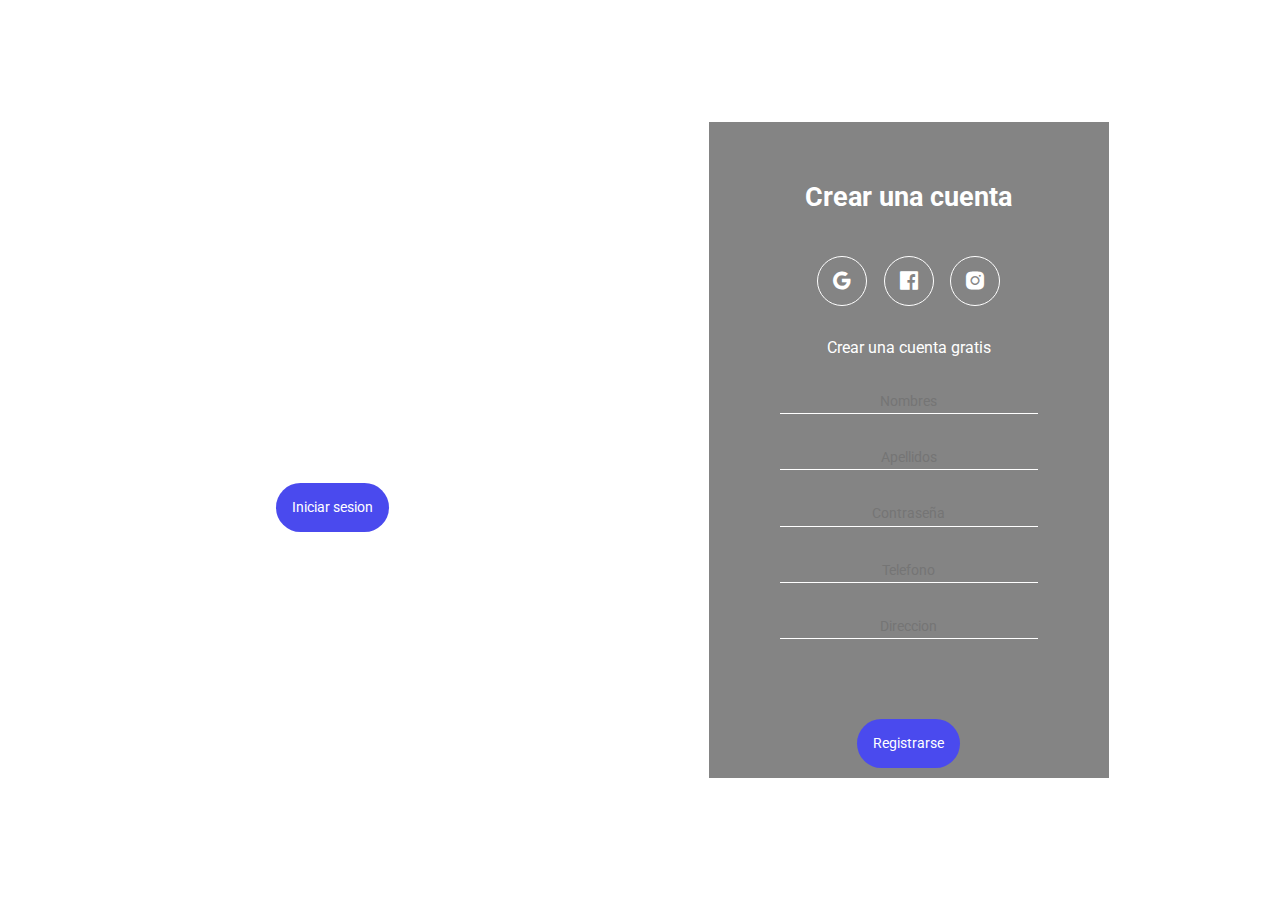
==== login/index.html @ a9393c7e "primer commit 1" ====
<!DOCTYPE html>
<html lang="en">
<head>
    <meta charset="UTF-8">
    <meta http-equiv="X-UA-Compatible" content="IE=edge">
    <meta name="viewport" content="width=device-width, initial-scale=1.0">
    <link rel="stylesheet" href="style.css">
    <link rel="preconnect" href="https://fonts.googleapis.com">
    <link rel="preconnect" href="https://fonts.gstatic.com" crossorigin>
    <link href="https://fonts.googleapis.com/css2?family=Roboto:wght@400,700&display=swap" rel="stylesheet">
    <link href='https://unpkg.com/boxicons@2.1.1/css/boxicons.min.css' rel="stylesheet">
    <title>LOGIN DOBLE</title>
</head>
<body>
    <div class="container-form sign-up">
        <div class="welcome-back">
            <div class="message">
                <h2>Bienvenido</h2>
                <p>Si ya tienes una cuenta porfavor inicia sesion aqui</p>
                <button class="sign-up-btn">Iniciar sesion</button>
            </div>
        </div>
        <form method = "POST" class="formulario" action ="./registrarusuario.php">
            <h2 class="create-account">Crear una cuenta</h2>
            <div class="iconos">
                <div class="border-icon">
                    <i class='bx bxl-google'></i>
                </div>
                <div class="border-icon">
                    <i class='bx bxl-facebook-square'></i>
                </div>
                <div class="border-icon">
                    <i class='bx bxl-instagram-alt'></i>
                </div>
            </div>
            <p class="cuenta-gratis">Crear una cuenta gratis</p>
            <input type="text" name = "nombre"placeholder="Nombres">
            <input type="text" name="apellido"placeholder="Apellidos">
         
            <input type="password" name = "contrasena" placeholder="Contraseña">
            <input type="text"  name="telefono" placeholder="Telefono">
            <input type="contraseña" name = "direccion" placeholder="Direccion">
            <div class="message">
            <button class="sign-up-btn" type="submit"name="registro" value="Registrarse">Registrarse</button>
          </div>
        </form>
    </div>
    <div class="container-form sign-in">
        <form class="formulario" method="POST" action = "./ingresar.php">
            <h2 class="create-account">Iniciar Sesion</h2>
    
            <div class="iconos">
                <div class="border-icon">
                    <i class='bx bxl-google'></i>
                </div>
                <div class="border-icon">
                    <i class='bx bxl-facebook-square'></i>
                </div>
                <div class="border-icon">
                    <i class='bx bxl-instagram-alt'></i>
                </div>
            </div>
            <p class="cuenta-gratis">¿Aun no tienes una cuenta?</p>
            <input type="text" name="nombre" id="nombre" placeholder="Nombres">

            <input type="password"  name = "contrasena" id="contrasena" placeholder="Contraseña">
            <div class="message">
            <button class="sign-in-btn" type="submit" value="Iniciar Sesion" name ="Inicio" >Iniciar Sesion</button>
        </div>
        </form>
        <div class="welcome-back">
            <div class="message">
                <h2>Bienvenido de nuevo</h2>
                <p>Si aun no tienes una cuenta por favor registrese aqui</p>
                <button class="sign-in-btn">Registrarse</button>
            </div>
        </div>
    </div>
    <script src="script.js"></script>
</body>
</html>
---- login/style.css ----
*
{
    margin: 0;
    padding: 0;
    box-sizing: border-box;
    font-family: 'Roboto', sans-serif;
}
body
{
    height: 100vh;
    display: flex;
    align-items: center;
    justify-content: center;
    background-image: url('../img/Login.jpg');
    background-position: center;
    background-repeat: no-repeat;
    background-size: cover;
    color: #fff;
}
.container-form
{
    width: 90%;
    height: 80vh;
    display: flex;
    justify-content: space-around;
    transition: all .5s ease-out;
}
.welcome-back
{
    display: flex;
    align-items: center;
    text-align: center;
}
.message
{
    padding: 1rem;
}
.message h2
{
    font-size: 1.7rem;
    padding: 1rem 0;
}
.message button
{
    padding: 1rem;
    font-weight: 400;
    background-color: #4a4aee;
    border-radius: 2rem;
    border: none;
    outline: none;
    cursor: pointer;
    font-size: .9rem;
    margin-top: 2rem;
    transition: all .3s ease-in;
    color: #fff;
}
.message button:hover
{
    background-color: #6464f8;
}
.formulario
{
    width: 400px;
    padding: 1rem;
    margin: 2rem;
    background-color: rgba(51, 51, 51, 0.602);
    text-align: center;
}
.create-account
{
    padding: 2.7rem 0;
    font-size: 1.7rem;
}
.iconos
{
    width: 200px;
    display: flex;
    justify-content: space-around;
    margin: auto;
}
.border-icon
{
    height: 20px;
    width: 20px;
    display: flex;
    align-items: center;
    justify-content: center;
    padding: 1.5rem;
    border: solid thin white;
    border-radius: 50%;
    font-size: 1.5rem;
    transition: all .3s ease-in;
}
.border-icon :hover
{
    background-color: #4a4aee;
    cursor: pointer;
}
.cuenta-gratis
{
    padding: 2rem 0;
}
.formulario input
{
    width: 70%;
    display: block;
    margin: auto;
    margin-bottom: 2rem;
    background-color: transparent;
    border: none;
    border-bottom: white thin solid;
    text-align: center;
    outline: none;
    padding: .2rem 0;
    font-size: .9rem;
    color: white;
}
.formulario input[type="button"]
{
    width: 60%;
    margin: auto;
    border: solid thin white;
    padding: .7rem;
    border-radius: 2rem;    
    background-color: white;
    font-weight: 600;
    margin-top: 3rem;
    font-size: .8rem;
    cursor: pointer;
    color: #222;
}
.sign-in
{
    position: absolute;
    opacity: 0;
    visibility: hidden;
}
.sign-in.active
{
    opacity: 1;
    visibility: visible;
}
.sign-up.active
{
    opacity: 0;
    visibility: hidden;
}
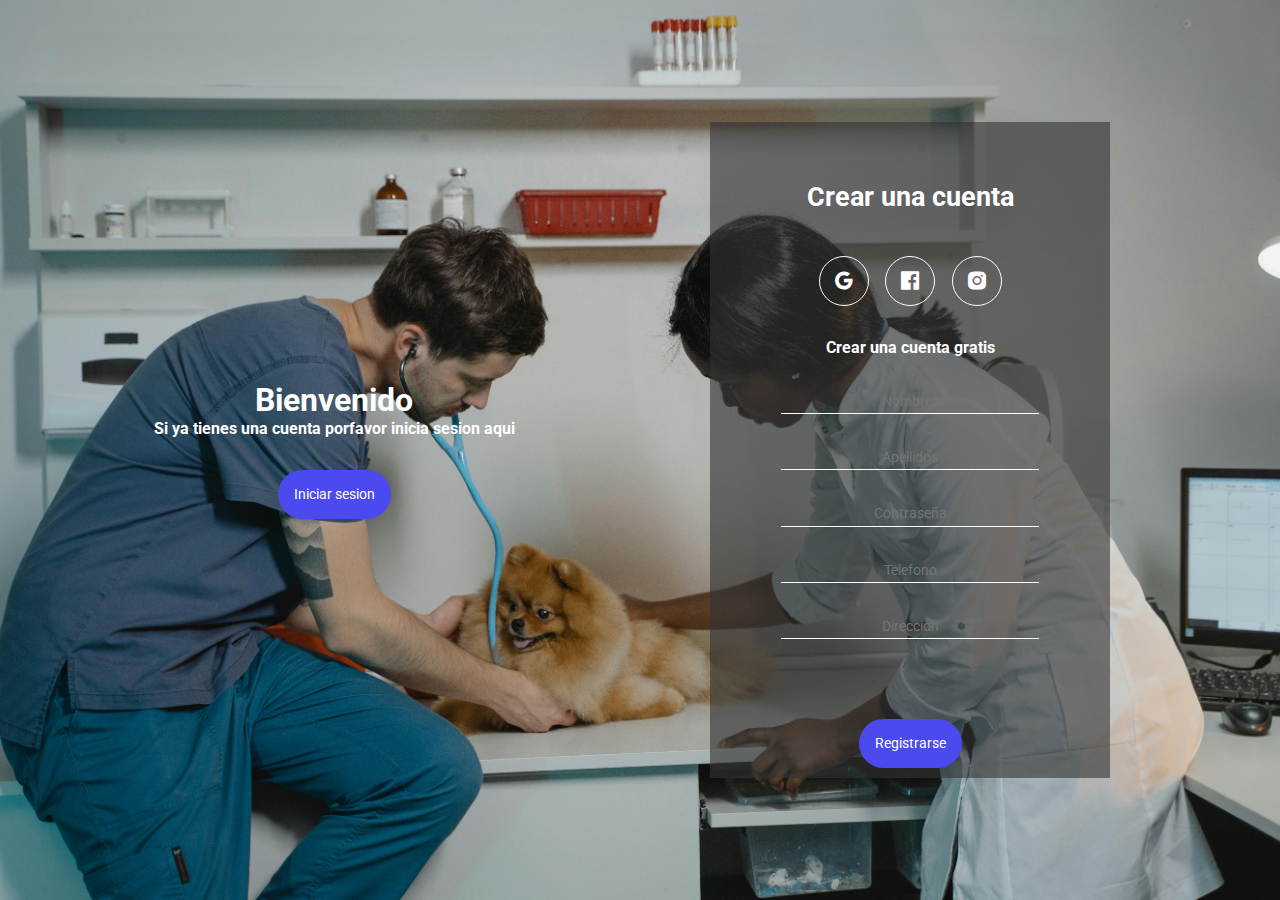
==== commit 9ee78305: "Add files via upload" ====
--- a/login/index.html
+++ b/login/index.html
@@ -9,19 +9,19 @@
     <link rel="preconnect" href="https://fonts.gstatic.com" crossorigin>
     <link href="https://fonts.googleapis.com/css2?family=Roboto:wght@400,700&display=swap" rel="stylesheet">
     <link href='https://unpkg.com/boxicons@2.1.1/css/boxicons.min.css' rel="stylesheet">
-    <title>LOGIN DOBLE</title>
+    <title>LOGIN</title>
 </head>
 <body>
     <div class="container-form sign-up">
         <div class="welcome-back">
             <div class="message">
-                <h2>Bienvenido</h2>
-                <p>Si ya tienes una cuenta porfavor inicia sesion aqui</p>
+                <h1>Bienvenido</h1>
+                <strong><p>Si ya tienes una cuenta porfavor inicia sesion aqui</p></strong>
                 <button class="sign-up-btn">Iniciar sesion</button>
             </div>
         </div>
         <form method = "POST" class="formulario" action ="./registrarusuario.php">
-            <h2 class="create-account">Crear una cuenta</h2>
+            <strong><h2 class="create-account">Crear una cuenta</h2></strong>
             <div class="iconos">
                 <div class="border-icon">
                     <i class='bx bxl-google'></i>
@@ -33,8 +33,8 @@
                     <i class='bx bxl-instagram-alt'></i>
                 </div>
             </div>
-            <p class="cuenta-gratis">Crear una cuenta gratis</p>
-            <input type="text" name = "nombre"placeholder="Nombres">
+            <strong><p class="cuenta-gratis">Crear una cuenta gratis</p></strong>
+            <strong></strong><input type="text" name = "nombre"placeholder="Nombres">
             <input type="text" name="apellido"placeholder="Apellidos">
          
             <input type="password" name = "contrasena" placeholder="Contraseña">
@@ -60,7 +60,7 @@
                     <i class='bx bxl-instagram-alt'></i>
                 </div>
             </div>
-            <p class="cuenta-gratis">¿Aun no tienes una cuenta?</p>
+            <strong><p class="cuenta-gratis">¿Aun no tienes una cuenta?</p></strong>
             <input type="text" name="nombre" id="nombre" placeholder="Nombres">
 
             <input type="password"  name = "contrasena" id="contrasena" placeholder="Contraseña">
@@ -70,9 +70,11 @@
         </form>
         <div class="welcome-back">
             <div class="message">
-                <h2>Bienvenido de nuevo</h2>
-                <p>Si aun no tienes una cuenta por favor registrese aqui</p>
-                <button class="sign-in-btn">Registrarse</button>
+                <h1>Bienvenido de nuevo</h1>
+                <strong><p>Si aun no tienes una cuenta por favor registrese aqui</p></strong>
+                <button onclick="redireccionar()">Registrarse</button>
+                <script>function redireccionar(){ window.location.href="\index.html";} </script>
+                
             </div>
         </div>
     </div>
